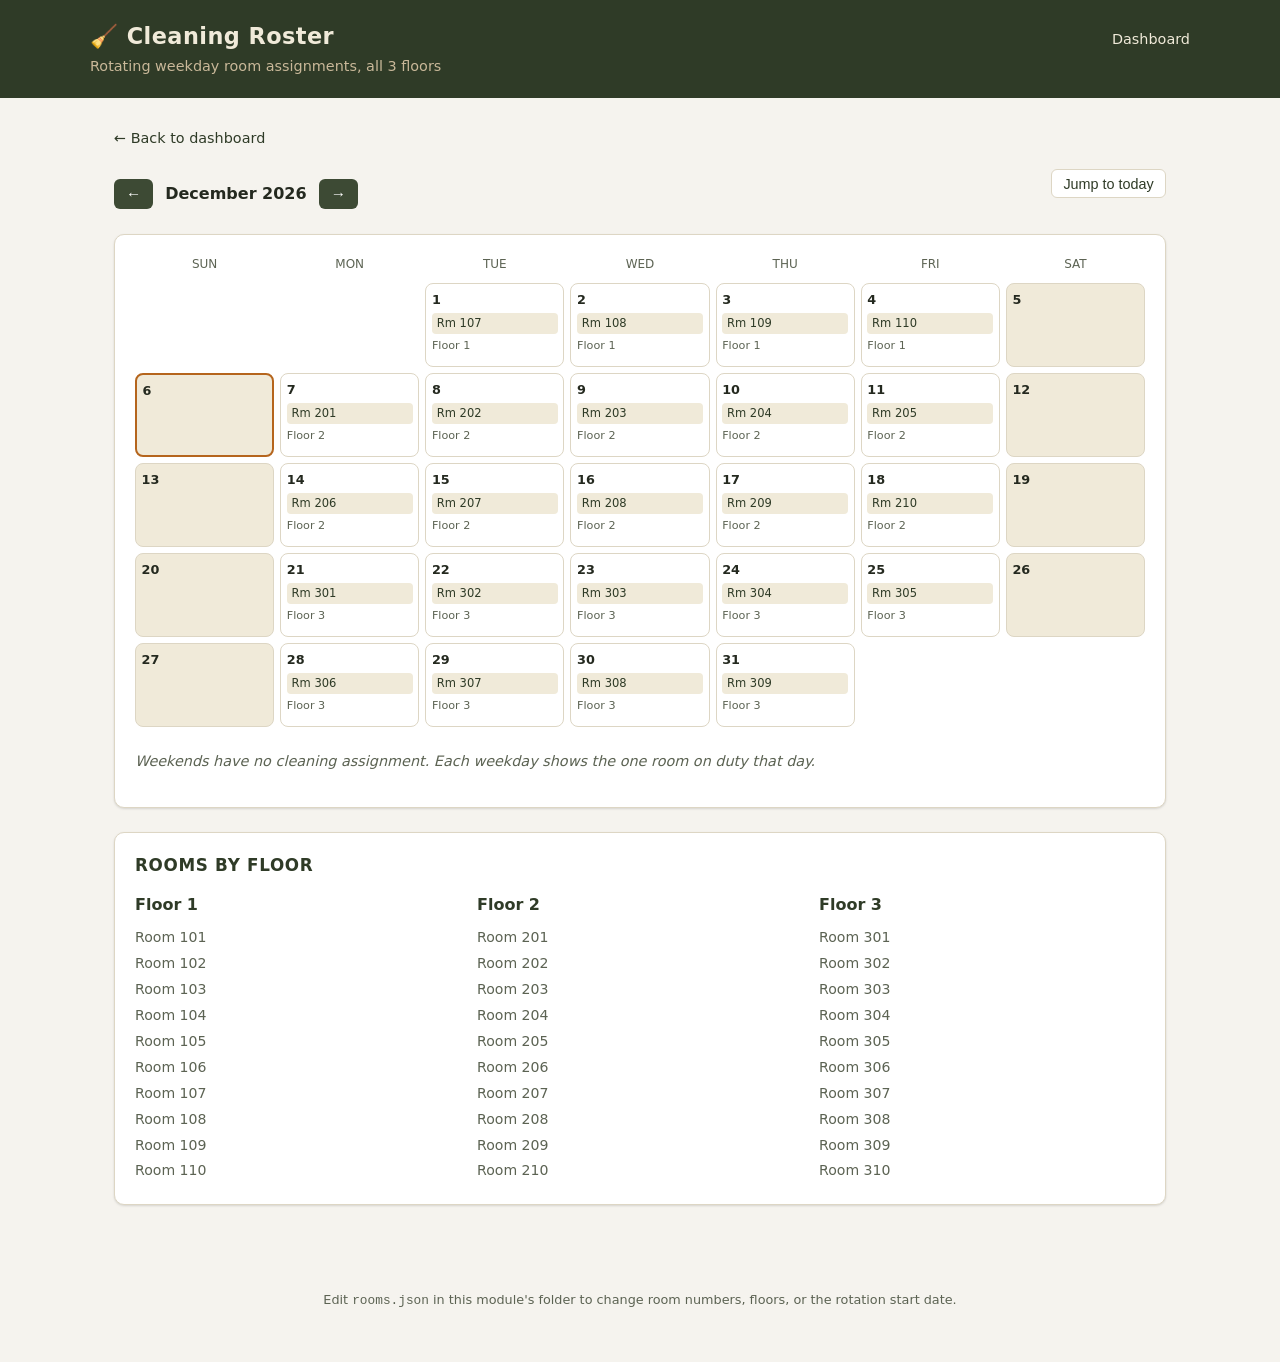
==== modules/roster/index.html @ 78d2589d "First iteration of files built by claud Adds Calendar, rotating cleaning schedule, and ideally, some" ====
<!DOCTYPE html>
<html lang="en">
<head>
  <meta charset="UTF-8" />
  <meta name="viewport" content="width=device-width, initial-scale=1.0" />
  <title>Cleaning Roster — Barracks Manager Automation</title>
  <link rel="stylesheet" href="../../assets/css/style.css" />
</head>
<body>
  <header class="site-header">
    <div class="header-inner">
      <div>
        <h1>🧹 Cleaning Roster</h1>
        <p class="tagline">Rotating weekday room assignments, all 3 floors</p>
      </div>
      <nav><a href="../../index.html">Dashboard</a></nav>
    </div>
  </header>

  <main>
    <a class="back-link" href="../../index.html">&larr; Back to dashboard</a>

    <div class="module-header">
      <div class="month-nav">
        <button id="prevMonth" aria-label="Previous month">&larr;</button>
        <span class="month-label" id="monthLabel"></span>
        <button id="nextMonth" aria-label="Next month">&rarr;</button>
      </div>
      <button id="todayBtn" class="back-link" style="border:1px solid var(--border); border-radius:6px; padding:0.35rem 0.7rem; background:var(--card-bg); cursor:pointer;">Jump to today</button>
    </div>

    <div class="card" style="margin-bottom:1.5rem;">
      <div class="calendar-grid" id="calendarGrid"></div>
      <p class="empty-state" style="margin-top:0.5rem;">Weekends have no cleaning assignment. Each weekday shows the one room on duty that day.</p>
    </div>

    <div class="card">
      <h2 class="section-title">Rooms by floor</h2>
      <div class="floor-columns" id="floorColumns"></div>
    </div>
  </main>

  <footer class="site-footer">
    <p>Edit <code>rooms.json</code> in this module's folder to change room numbers, floors, or the rotation start date.</p>
  </footer>

  <script src="roster-logic.js"></script>
  <script src="roster.js"></script>
</body>
</html>
---- assets/css/style.css ----
/* ============================================================
   Barracks Manager Automation — shared stylesheet
   Loaded by index.html and every module page.
   ============================================================ */

:root {
  --olive-dark: #2f3b27;
  --olive: #3d4a34;
  --olive-light: #5a6b4c;
  --tan: #c9b899;
  --tan-light: #f0ead9;
  --bg: #f5f3ee;
  --card-bg: #ffffff;
  --ink: #24291f;
  --ink-muted: #5c6353;
  --border: #ddd6c4;
  --accent: #b5651d;
  --danger: #a13d3d;
  --radius: 10px;
  --shadow: 0 1px 3px rgba(0, 0, 0, 0.08), 0 1px 2px rgba(0, 0, 0, 0.06);
  --shadow-hover: 0 4px 14px rgba(0, 0, 0, 0.12);
}

* {
  box-sizing: border-box;
}

html, body {
  margin: 0;
  padding: 0;
}

body {
  font-family: "Segoe UI", system-ui, -apple-system, Roboto, Helvetica, Arial, sans-serif;
  background: var(--bg);
  color: var(--ink);
  line-height: 1.5;
}

a {
  color: var(--olive-dark);
}

.site-header {
  background: var(--olive-dark);
  color: var(--tan-light);
  padding: 1.25rem 1.5rem;
}

.site-header .header-inner {
  max-width: 1100px;
  margin: 0 auto;
  display: flex;
  align-items: baseline;
  justify-content: space-between;
  flex-wrap: wrap;
  gap: 0.5rem;
}

.site-header h1 {
  margin: 0;
  font-size: 1.4rem;
  letter-spacing: 0.02em;
}

.site-header .tagline {
  margin: 0.15rem 0 0;
  color: var(--tan);
  font-size: 0.9rem;
}

.site-header nav a {
  color: var(--tan-light);
  text-decoration: none;
  font-size: 0.9rem;
  border-bottom: 1px solid transparent;
}

.site-header nav a:hover {
  border-bottom-color: var(--tan);
}

main {
  max-width: 1100px;
  margin: 0 auto;
  padding: 1.75rem 1.5rem 3rem;
}

.card {
  background: var(--card-bg);
  border: 1px solid var(--border);
  border-radius: var(--radius);
  box-shadow: var(--shadow);
  padding: 1.25rem;
}

.section-title {
  font-size: 1.05rem;
  text-transform: uppercase;
  letter-spacing: 0.04em;
  color: var(--olive-dark);
  margin: 0 0 0.9rem;
}

.today-grid {
  display: grid;
  grid-template-columns: repeat(auto-fit, minmax(240px, 1fr));
  gap: 1rem;
  margin-bottom: 2rem;
}

.today-card .label {
  font-size: 0.78rem;
  text-transform: uppercase;
  letter-spacing: 0.06em;
  color: var(--ink-muted);
  margin: 0 0 0.4rem;
}

.today-card .value {
  font-size: 1.3rem;
  font-weight: 600;
  color: var(--olive-dark);
  margin: 0;
}

.today-card .sub {
  font-size: 0.85rem;
  color: var(--ink-muted);
  margin-top: 0.3rem;
}

.module-grid {
  display: grid;
  grid-template-columns: repeat(auto-fit, minmax(220px, 1fr));
  gap: 1rem;
}

.module-card {
  display: block;
  text-decoration: none;
  color: inherit;
  transition: box-shadow 0.15s ease, transform 0.15s ease;
}

.module-card:hover {
  box-shadow: var(--shadow-hover);
  transform: translateY(-2px);
}

.module-card .icon {
  font-size: 1.8rem;
  display: block;
  margin-bottom: 0.5rem;
}

.module-card h3 {
  margin: 0 0 0.3rem;
  color: var(--olive-dark);
}

.module-card p {
  margin: 0;
  font-size: 0.88rem;
  color: var(--ink-muted);
}

.back-link {
  display: inline-block;
  margin-bottom: 1.25rem;
  font-size: 0.9rem;
  text-decoration: none;
  color: var(--olive-dark);
}

.back-link:hover {
  text-decoration: underline;
}

.module-header {
  display: flex;
  align-items: center;
  justify-content: space-between;
  flex-wrap: wrap;
  gap: 0.75rem;
  margin-bottom: 1rem;
}

.month-nav {
  display: flex;
  align-items: center;
  gap: 0.75rem;
}

.month-nav button {
  background: var(--olive);
  color: #fff;
  border: none;
  border-radius: 6px;
  padding: 0.4rem 0.75rem;
  cursor: pointer;
  font-size: 0.95rem;
}

.month-nav button:hover {
  background: var(--olive-dark);
}

.month-nav .month-label {
  font-weight: 600;
  min-width: 11ch;
  text-align: center;
}

.calendar-grid {
  display: grid;
  grid-template-columns: repeat(7, 1fr);
  gap: 6px;
  margin-bottom: 1.5rem;
}

.calendar-grid .dow {
  text-align: center;
  font-size: 0.75rem;
  text-transform: uppercase;
  color: var(--ink-muted);
  padding-bottom: 0.25rem;
}

.day-cell {
  min-height: 84px;
  background: var(--card-bg);
  border: 1px solid var(--border);
  border-radius: 8px;
  padding: 0.35rem;
  font-size: 0.8rem;
  position: relative;
  display: flex;
  flex-direction: column;
  gap: 0.25rem;
}

.day-cell.empty {
  background: transparent;
  border-color: transparent;
}

.day-cell.weekend {
  background: var(--tan-light);
}

.day-cell.today {
  border-color: var(--accent);
  border-width: 2px;
}

.day-cell .date-num {
  font-weight: 600;
  color: var(--ink);
}

.day-cell.has-event {
  cursor: pointer;
}

.day-cell.has-event:hover {
  box-shadow: var(--shadow-hover);
}

.event-dot {
  display: inline-block;
  width: 7px;
  height: 7px;
  border-radius: 50%;
  background: var(--accent);
  margin-right: 4px;
}

.event-title-mini {
  font-size: 0.7rem;
  color: var(--ink-muted);
  overflow: hidden;
  text-overflow: ellipsis;
  white-space: nowrap;
}

.room-assignment {
  font-size: 0.72rem;
  color: var(--olive-dark);
  background: var(--tan-light);
  border-radius: 4px;
  padding: 0.1rem 0.3rem;
  display: inline-block;
}

.detail-panel {
  border: 1px solid var(--border);
  border-radius: var(--radius);
  padding: 1rem 1.25rem;
  background: var(--card-bg);
  margin-bottom: 1.5rem;
}

.detail-panel h3 {
  margin: 0 0 0.3rem;
  color: var(--olive-dark);
}

.detail-panel .detail-date {
  font-size: 0.8rem;
  color: var(--ink-muted);
  margin-bottom: 0.5rem;
}

.event-list {
  list-style: none;
  margin: 0;
  padding: 0;
  display: flex;
  flex-direction: column;
  gap: 0.6rem;
}

.event-list li {
  border-left: 3px solid var(--accent);
  padding: 0.4rem 0.75rem;
  background: var(--card-bg);
  border-radius: 0 6px 6px 0;
  border-top: 1px solid var(--border);
  border-right: 1px solid var(--border);
  border-bottom: 1px solid var(--border);
}

.event-list .ev-date {
  font-size: 0.75rem;
  color: var(--ink-muted);
  text-transform: uppercase;
  letter-spacing: 0.03em;
}

.event-list .ev-title {
  font-weight: 600;
  color: var(--ink);
}

.floor-columns {
  display: grid;
  grid-template-columns: repeat(auto-fit, minmax(180px, 1fr));
  gap: 1rem;
}

.floor-columns h4 {
  margin: 0 0 0.5rem;
  color: var(--olive-dark);
}

.floor-columns ul {
  list-style: none;
  margin: 0;
  padding: 0;
  font-size: 0.88rem;
}

.floor-columns li {
  padding: 0.15rem 0;
  color: var(--ink-muted);
}

.floor-columns li.assigned-today {
  color: var(--accent);
  font-weight: 700;
}

.empty-state {
  color: var(--ink-muted);
  font-style: italic;
  font-size: 0.9rem;
}

.site-footer {
  text-align: center;
  color: var(--ink-muted);
  font-size: 0.8rem;
  padding: 1.5rem 1rem 2.5rem;
}

.site-footer a {
  color: var(--ink-muted);
}
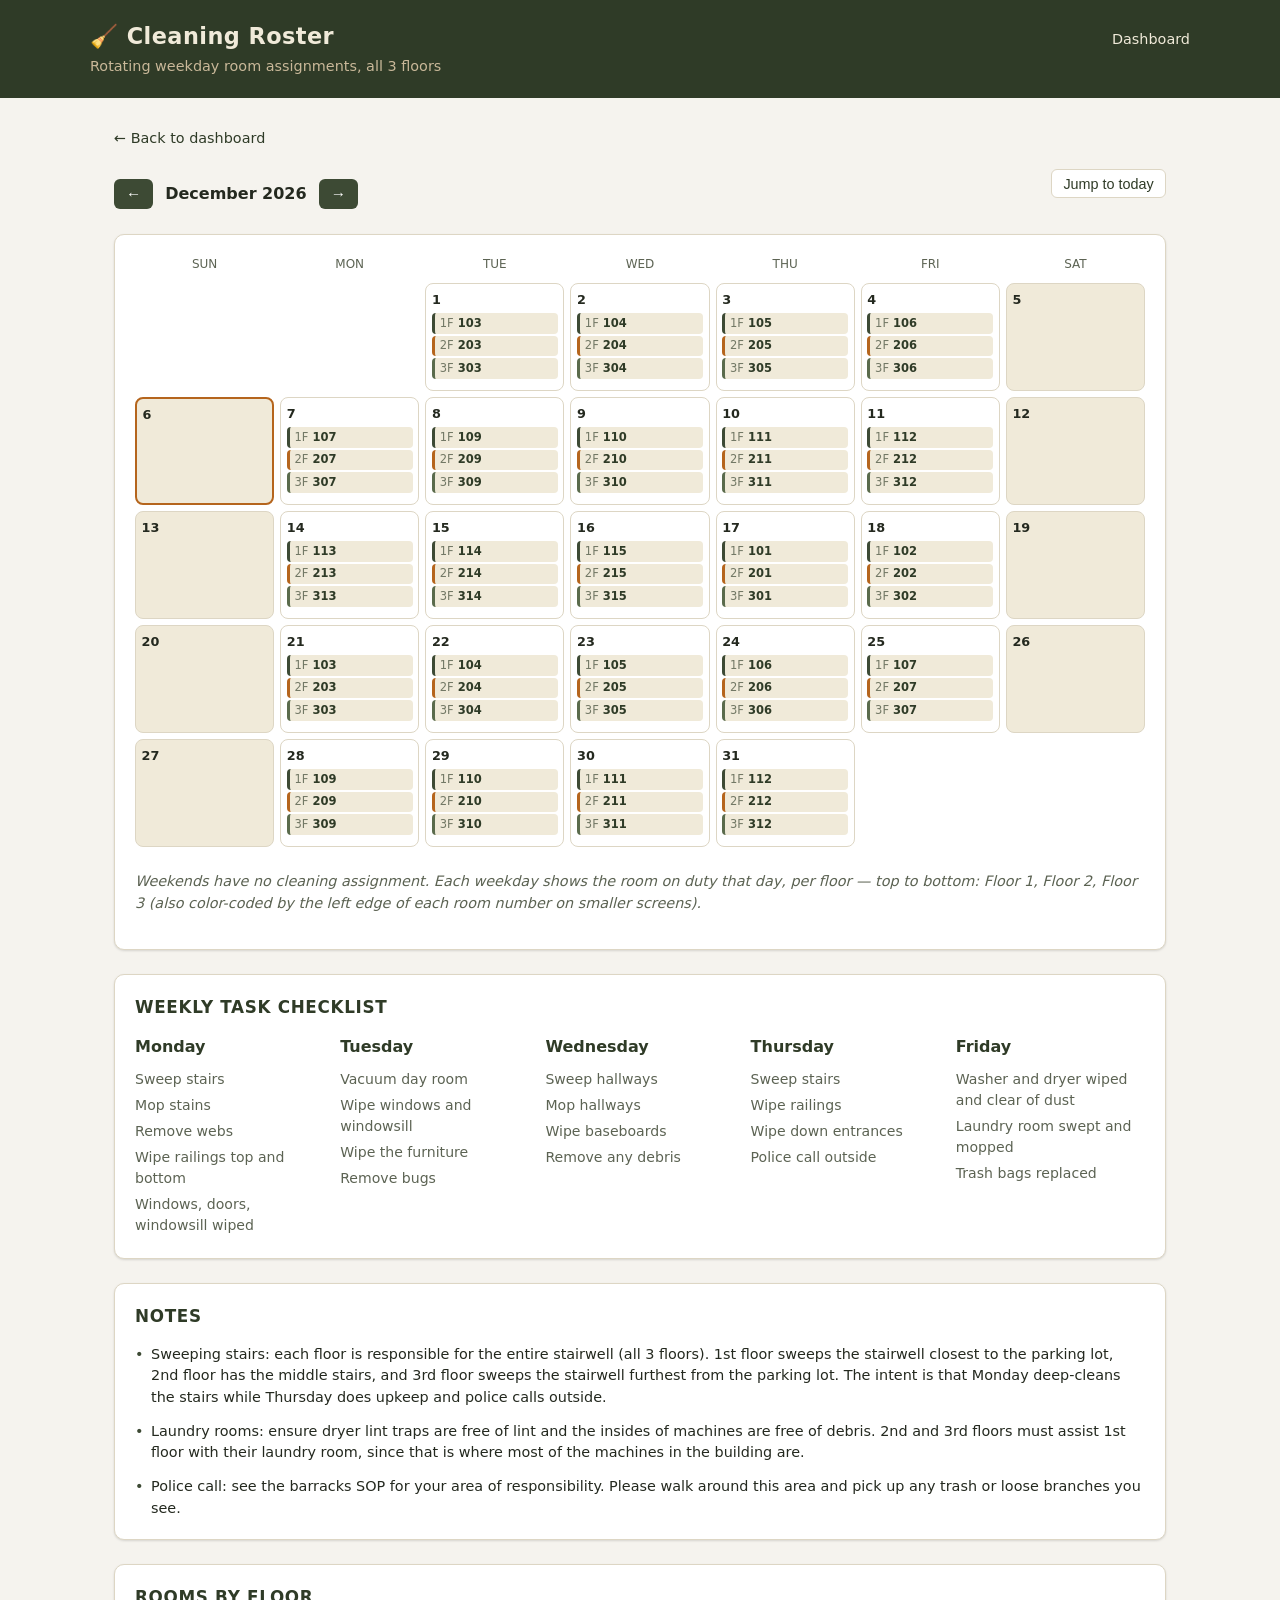
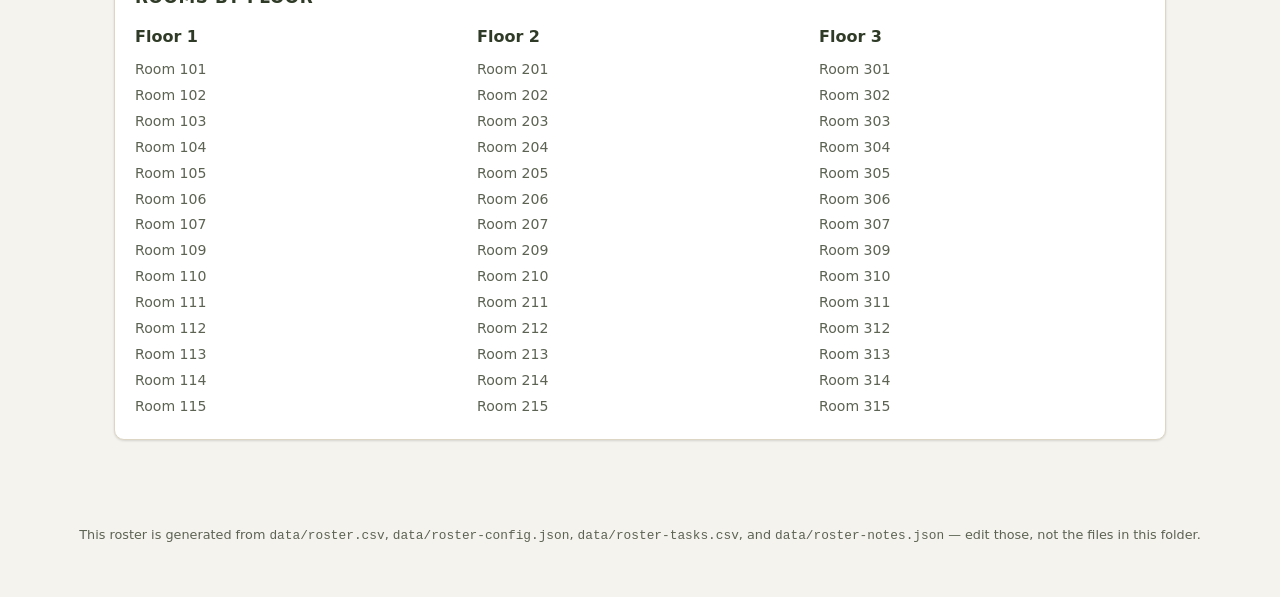
==== commit f2c5aaa2: "Cleaning roster update to reflect current template Updated the cleaning roster to reflect the curren" ====
--- a/modules/roster/index.html
+++ b/modules/roster/index.html
@@ -31,7 +31,17 @@
 
     <div class="card" style="margin-bottom:1.5rem;">
       <div class="calendar-grid" id="calendarGrid"></div>
-      <p class="empty-state" style="margin-top:0.5rem;">Weekends have no cleaning assignment. Each weekday shows the one room on duty that day.</p>
+      <p class="empty-state" style="margin-top:0.5rem;">Weekends have no cleaning assignment. Each weekday shows the room on duty that day, per floor — top to bottom: Floor 1, Floor 2, Floor 3 (also color-coded by the left edge of each room number on smaller screens).</p>
+    </div>
+
+    <div class="card" style="margin-bottom:1.5rem;">
+      <h2 class="section-title">Weekly task checklist</h2>
+      <div class="floor-columns" id="taskGrid"></div>
+    </div>
+
+    <div class="card" style="margin-bottom:1.5rem;">
+      <h2 class="section-title">Notes</h2>
+      <ul class="notes-list" id="notesList"></ul>
     </div>
 
     <div class="card">
@@ -41,7 +51,7 @@
   </main>
 
   <footer class="site-footer">
-    <p>Edit <code>rooms.json</code> in this module's folder to change room numbers, floors, or the rotation start date.</p>
+    <p>This roster is generated from <code>data/roster.csv</code>, <code>data/roster-config.json</code>, <code>data/roster-tasks.csv</code>, and <code>data/roster-notes.json</code> — edit those, not the files in this folder.</p>
   </footer>
 
   <script src="roster-logic.js"></script>
--- a/assets/css/style.css
+++ b/assets/css/style.css
@@ -130,6 +130,24 @@
   margin-top: 0.3rem;
 }
 
+.duty-summary {
+  list-style: none;
+  margin: 0;
+  padding: 0;
+  display: flex;
+  flex-direction: column;
+  gap: 0.2rem;
+}
+
+.duty-summary li {
+  font-size: 1.05rem;
+  color: var(--olive-dark);
+}
+
+.duty-summary li strong {
+  color: var(--ink);
+}
+
 .module-grid {
   display: grid;
   grid-template-columns: repeat(auto-fit, minmax(220px, 1fr));
@@ -214,7 +232,7 @@
 
 .calendar-grid {
   display: grid;
-  grid-template-columns: repeat(7, 1fr);
+  grid-template-columns: repeat(7, minmax(0, 1fr));
   gap: 6px;
   margin-bottom: 1.5rem;
 }
@@ -228,7 +246,8 @@
 }
 
 .day-cell {
-  min-height: 84px;
+  min-height: 108px;
+  min-width: 0;
   background: var(--card-bg);
   border: 1px solid var(--border);
   border-radius: 8px;
@@ -290,7 +309,35 @@
   background: var(--tan-light);
   border-radius: 4px;
   padding: 0.1rem 0.3rem;
-  display: inline-block;
+  border-left: 3px solid var(--olive);
+  display: flex;
+  align-items: baseline;
+  gap: 0.25rem;
+  white-space: nowrap;
+  overflow: hidden;
+  max-width: 100%;
+  min-width: 0;
+}
+
+.room-assignment.floor-1 { border-left-color: var(--olive); }
+.room-assignment.floor-2 { border-left-color: var(--accent); }
+.room-assignment.floor-3 { border-left-color: var(--olive-light); }
+
+.room-assignment .floor-tag {
+  opacity: 0.65;
+  flex-shrink: 0;
+}
+
+.room-assignment .room-num {
+  font-weight: 600;
+  flex-shrink: 0;
+}
+
+.duty-list {
+  display: flex;
+  flex-direction: column;
+  gap: 2px;
+  min-width: 0;
 }
 
 .detail-panel {
@@ -377,6 +424,29 @@
   font-size: 0.9rem;
 }
 
+.notes-list {
+  margin: 0;
+  padding: 0;
+  list-style: none;
+  display: flex;
+  flex-direction: column;
+  gap: 0.75rem;
+}
+
+.notes-list li {
+  font-size: 0.9rem;
+  color: var(--ink);
+  padding-left: 1rem;
+  position: relative;
+}
+
+.notes-list li::before {
+  content: "•";
+  position: absolute;
+  left: 0;
+  color: var(--olive);
+}
+
 .site-footer {
   text-align: center;
   color: var(--ink-muted);
@@ -387,3 +457,46 @@
 .site-footer a {
   color: var(--ink-muted);
 }
+
+/* Tighten up the calendar grid on narrow phone screens */
+@media (max-width: 480px) {
+  .calendar-grid {
+    gap: 3px;
+  }
+
+  .day-cell {
+    min-height: 78px;
+    padding: 0.2rem;
+    font-size: 0.68rem;
+    border-radius: 5px;
+    gap: 1px;
+  }
+
+  .duty-list {
+    gap: 1px;
+  }
+
+  .day-cell .date-num {
+    font-size: 0.75rem;
+  }
+
+  .event-title-mini {
+    font-size: 0.6rem;
+  }
+
+  .room-assignment {
+    font-size: 0.62rem;
+    padding: 0.05rem 0.2rem 0.05rem 0.35rem;
+  }
+
+  /* Room numbers, not the "1F"/"2F" labels, are what fits on a phone
+     screen -- the colored left border on .room-assignment still marks
+     which floor each line is. See the legend under the calendar. */
+  .room-assignment .floor-tag {
+    display: none;
+  }
+
+  .calendar-grid .dow {
+    font-size: 0.62rem;
+  }
+}
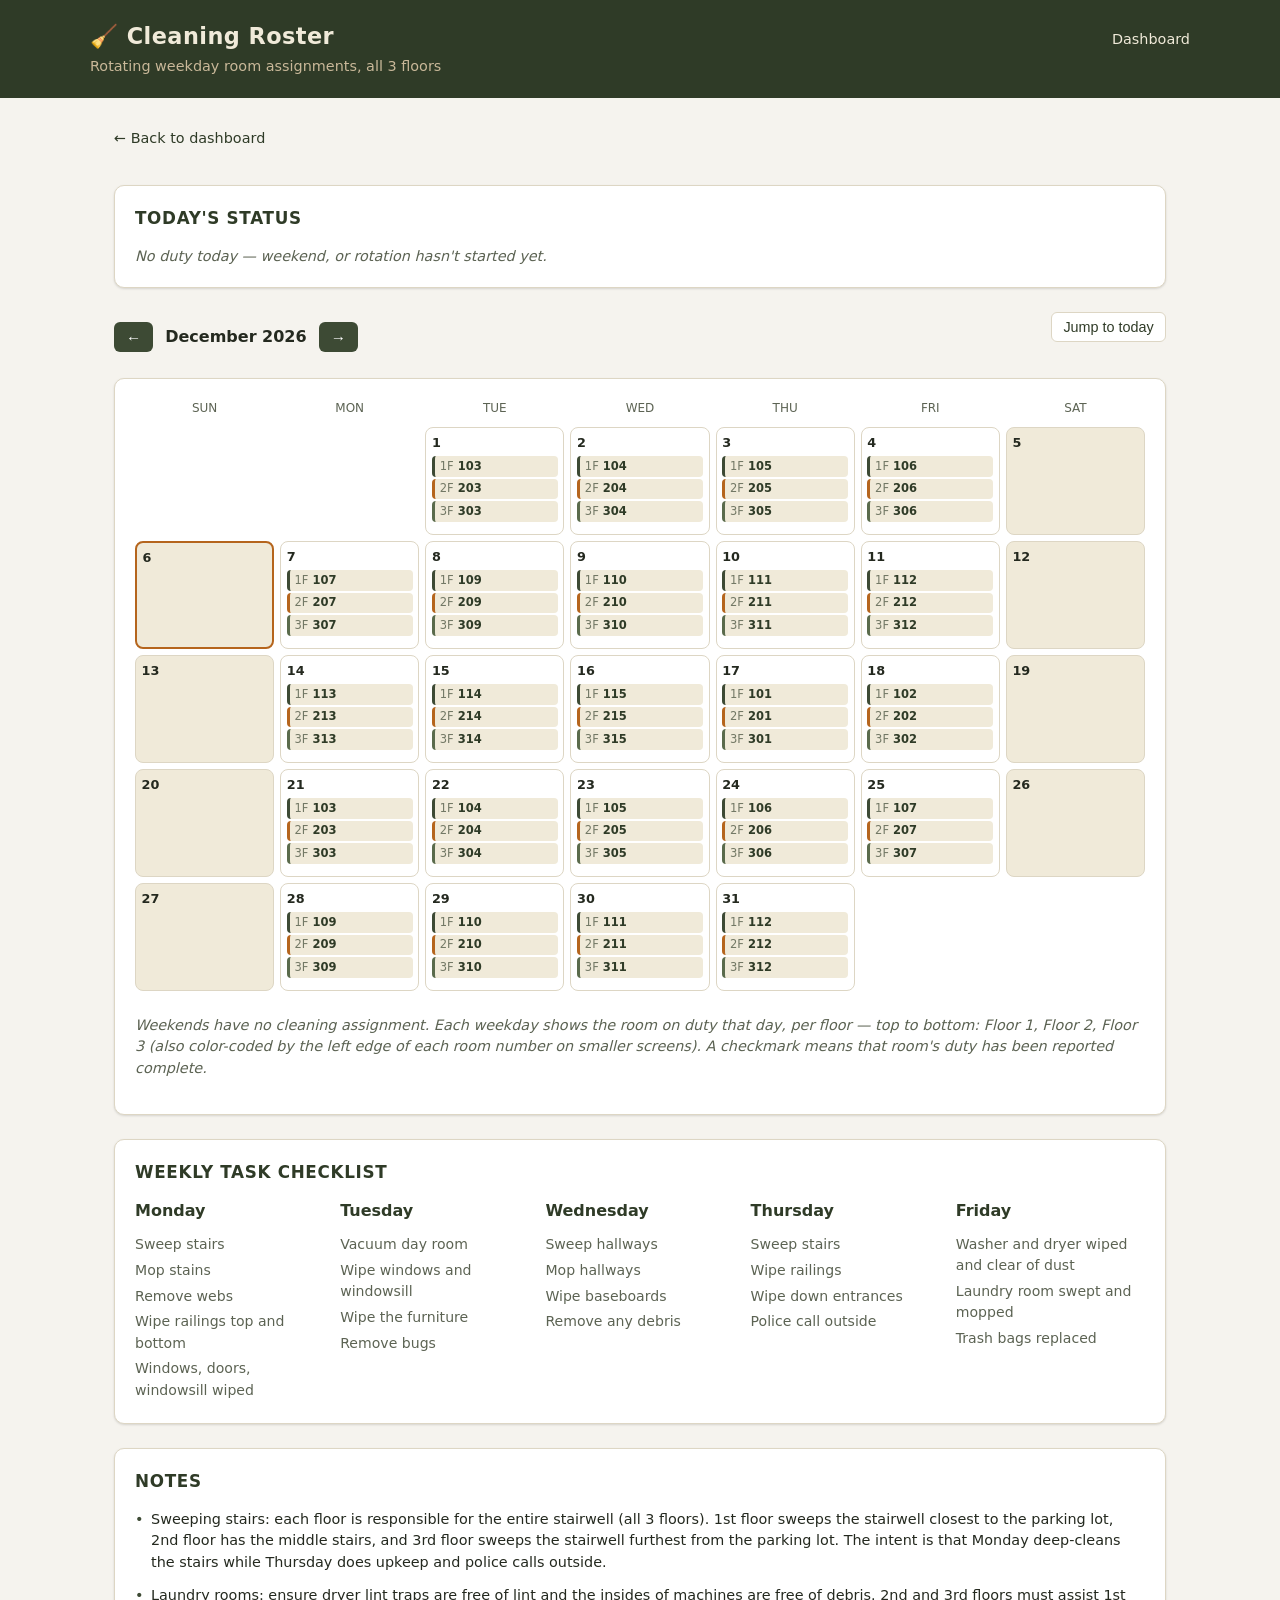
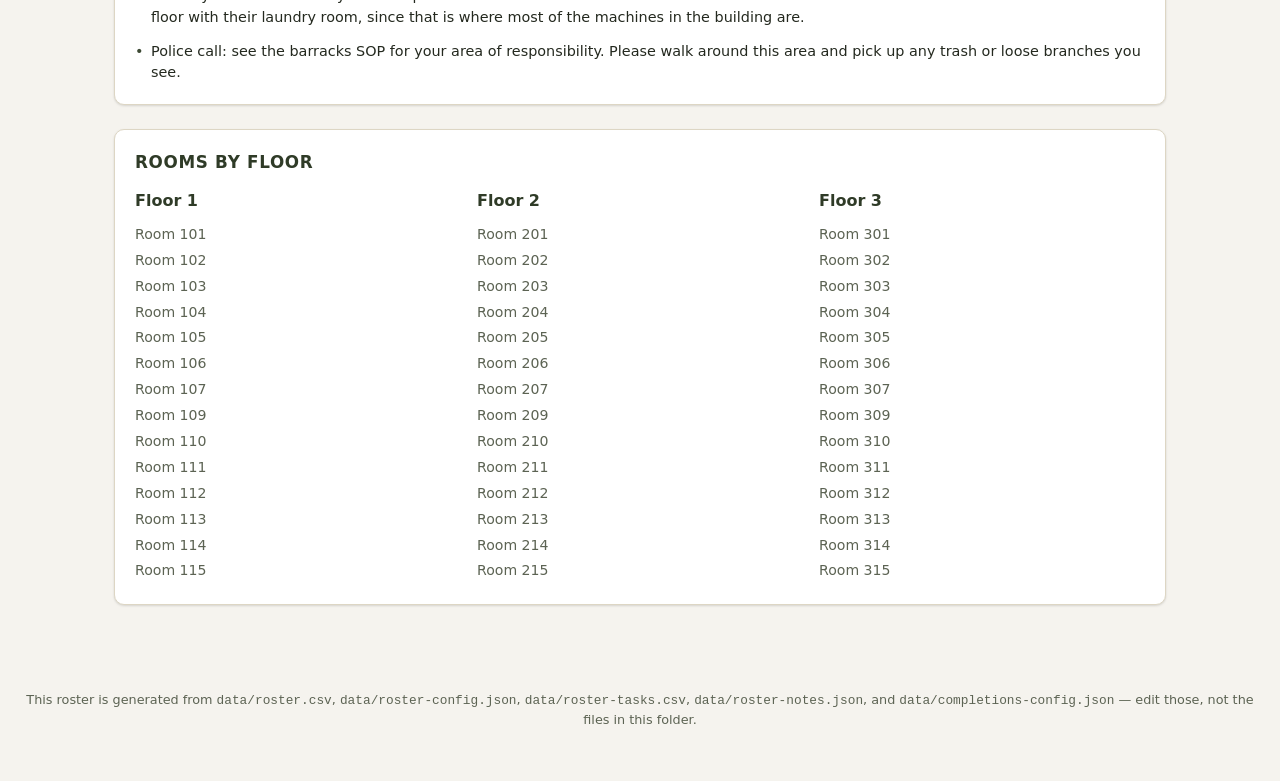
==== commit 3d35ff33: "accountability update to cleaning roster Every room on duty that day now shows a green checkmark + t" ====
--- a/modules/roster/index.html
+++ b/modules/roster/index.html
@@ -20,6 +20,13 @@
   <main>
     <a class="back-link" href="../../index.html">&larr; Back to dashboard</a>
 
+    <div id="reportLinkWrap" style="margin-bottom:1rem;"></div>
+
+    <div class="card" style="margin-bottom:1.5rem;">
+      <h2 class="section-title">Today's status</h2>
+      <ul class="today-status-list" id="todayStatusList"></ul>
+    </div>
+
     <div class="module-header">
       <div class="month-nav">
         <button id="prevMonth" aria-label="Previous month">&larr;</button>
@@ -31,7 +38,7 @@
 
     <div class="card" style="margin-bottom:1.5rem;">
       <div class="calendar-grid" id="calendarGrid"></div>
-      <p class="empty-state" style="margin-top:0.5rem;">Weekends have no cleaning assignment. Each weekday shows the room on duty that day, per floor — top to bottom: Floor 1, Floor 2, Floor 3 (also color-coded by the left edge of each room number on smaller screens).</p>
+      <p class="empty-state" style="margin-top:0.5rem;">Weekends have no cleaning assignment. Each weekday shows the room on duty that day, per floor — top to bottom: Floor 1, Floor 2, Floor 3 (also color-coded by the left edge of each room number on smaller screens). A checkmark means that room's duty has been reported complete.</p>
     </div>
 
     <div class="card" style="margin-bottom:1.5rem;">
@@ -51,7 +58,7 @@
   </main>
 
   <footer class="site-footer">
-    <p>This roster is generated from <code>data/roster.csv</code>, <code>data/roster-config.json</code>, <code>data/roster-tasks.csv</code>, and <code>data/roster-notes.json</code> — edit those, not the files in this folder.</p>
+    <p>This roster is generated from <code>data/roster.csv</code>, <code>data/roster-config.json</code>, <code>data/roster-tasks.csv</code>, <code>data/roster-notes.json</code>, and <code>data/completions-config.json</code> — edit those, not the files in this folder.</p>
   </footer>
 
   <script src="roster-logic.js"></script>
--- a/assets/css/style.css
+++ b/assets/css/style.css
@@ -16,6 +16,8 @@
   --border: #ddd6c4;
   --accent: #b5651d;
   --danger: #a13d3d;
+  --success: #2e7d4f;
+  --success-bg: #e3f0e7;
   --radius: 10px;
   --shadow: 0 1px 3px rgba(0, 0, 0, 0.08), 0 1px 2px rgba(0, 0, 0, 0.06);
   --shadow-hover: 0 4px 14px rgba(0, 0, 0, 0.12);
@@ -146,6 +148,21 @@
 
 .duty-summary li strong {
   color: var(--ink);
+}
+
+.duty-summary .mini-done {
+  color: var(--success);
+  font-weight: 600;
+  font-size: 0.85rem;
+}
+
+.duty-summary .mini-pending {
+  color: var(--ink-muted);
+  font-size: 0.85rem;
+}
+
+.duty-summary li a {
+  font-size: 0.85rem;
 }
 
 .module-grid {
@@ -333,6 +350,18 @@
   flex-shrink: 0;
 }
 
+.room-assignment.is-done {
+  background: var(--success-bg);
+  border-left-color: var(--success);
+}
+
+.room-assignment .done-check {
+  color: var(--success);
+  font-weight: 700;
+  margin-left: auto;
+  flex-shrink: 0;
+}
+
 .duty-list {
   display: flex;
   flex-direction: column;
@@ -424,6 +453,48 @@
   font-size: 0.9rem;
 }
 
+.today-status-list {
+  list-style: none;
+  margin: 0;
+  padding: 0;
+  display: flex;
+  flex-direction: column;
+  gap: 0.5rem;
+}
+
+.today-status-row {
+  padding: 0.6rem 0.8rem;
+  border-radius: 6px;
+  font-size: 0.95rem;
+  border: 1px solid var(--border);
+}
+
+.today-status-row.is-done {
+  background: var(--success-bg);
+  border-color: var(--success);
+  color: var(--olive-dark);
+}
+
+.today-status-row.is-pending {
+  background: var(--tan-light);
+  color: var(--ink);
+}
+
+.report-duty-btn {
+  display: inline-block;
+  background: var(--accent);
+  color: #fff;
+  text-decoration: none;
+  font-weight: 600;
+  padding: 0.6rem 1.1rem;
+  border-radius: 8px;
+  font-size: 0.95rem;
+}
+
+.report-duty-btn:hover {
+  opacity: 0.92;
+}
+
 .notes-list {
   margin: 0;
   padding: 0;
@@ -496,6 +567,13 @@
     display: none;
   }
 
+  /* Same reasoning as the floor-tag above: no room left for a ✓ glyph
+     next to the room number at this width -- the green background and
+     border on .is-done already signal "done" without it. */
+  .room-assignment .done-check {
+    display: none;
+  }
+
   .calendar-grid .dow {
     font-size: 0.62rem;
   }
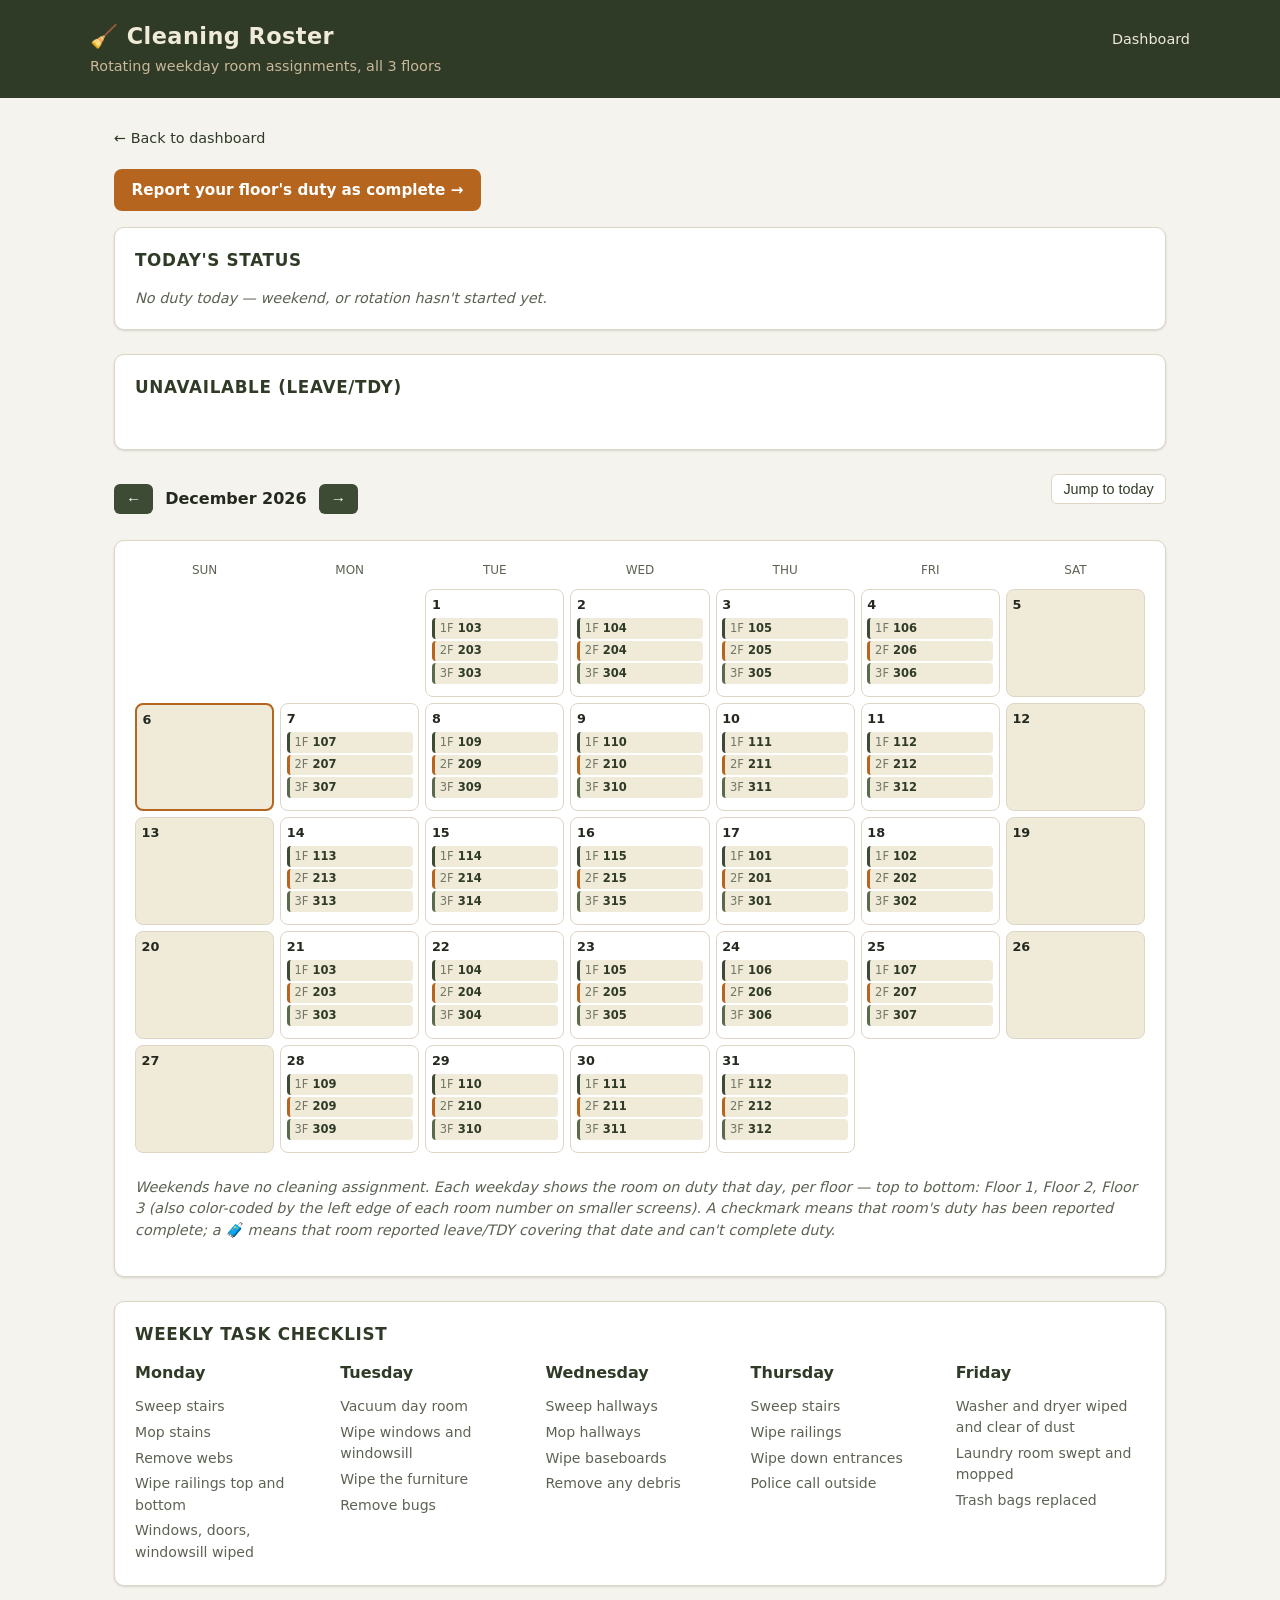
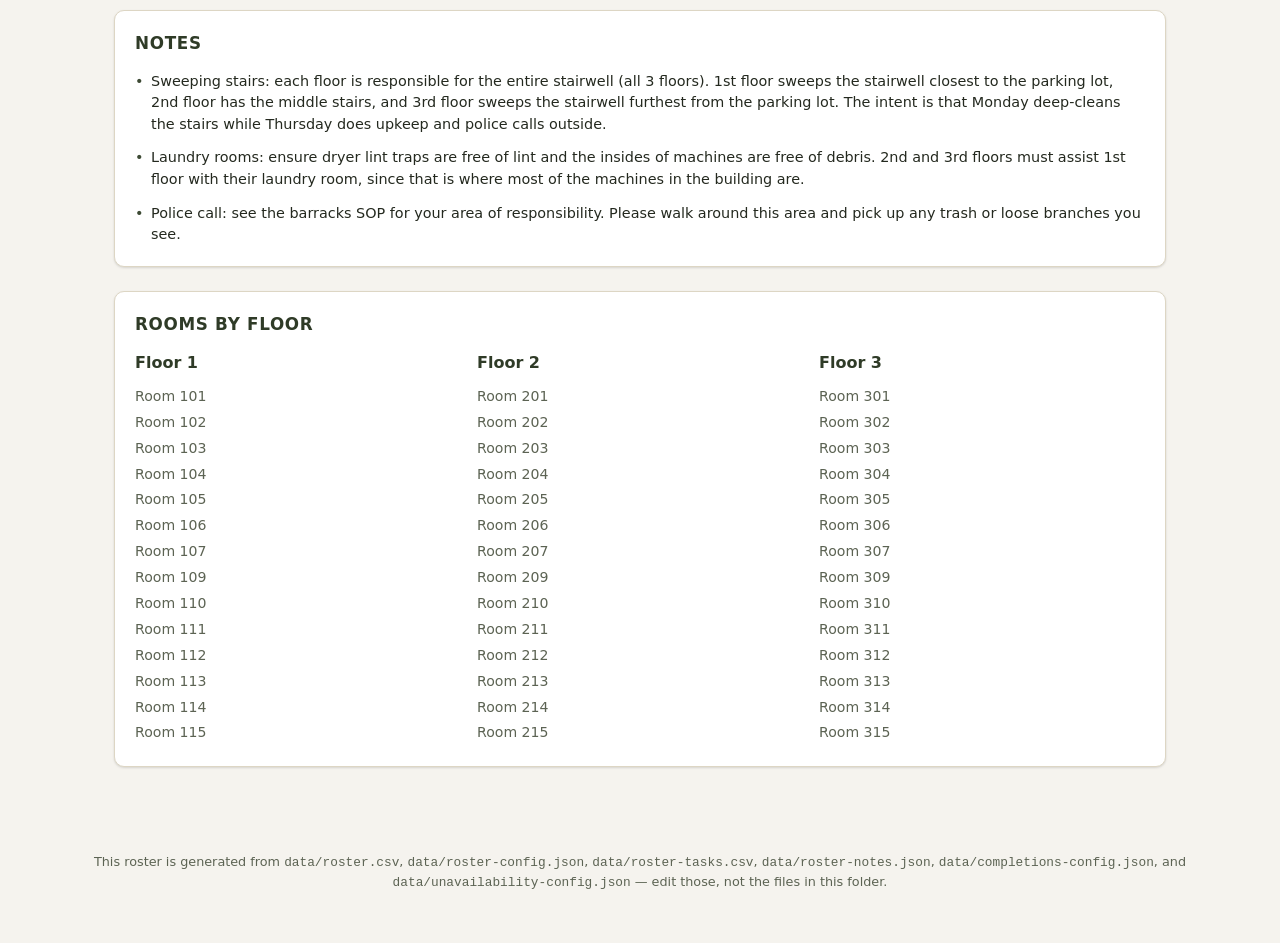
==== commit 9c1bef5f: "Add unavailability-config.json to roster footer Updated the footer to include unavailability-config." ====
--- a/modules/roster/index.html
+++ b/modules/roster/index.html
@@ -27,6 +27,12 @@
       <ul class="today-status-list" id="todayStatusList"></ul>
     </div>
 
+    <div class="card" style="margin-bottom:1.5rem;">
+      <h2 class="section-title">Unavailable (leave/TDY)</h2>
+      <ul class="unavailable-list" id="unavailableList"></ul>
+      <div id="reportUnavailableWrap" style="margin-top:0.9rem;"></div>
+    </div>
+
     <div class="module-header">
       <div class="month-nav">
         <button id="prevMonth" aria-label="Previous month">&larr;</button>
@@ -38,7 +44,7 @@
 
     <div class="card" style="margin-bottom:1.5rem;">
       <div class="calendar-grid" id="calendarGrid"></div>
-      <p class="empty-state" style="margin-top:0.5rem;">Weekends have no cleaning assignment. Each weekday shows the room on duty that day, per floor — top to bottom: Floor 1, Floor 2, Floor 3 (also color-coded by the left edge of each room number on smaller screens). A checkmark means that room's duty has been reported complete.</p>
+      <p class="empty-state" style="margin-top:0.5rem;">Weekends have no cleaning assignment. Each weekday shows the room on duty that day, per floor — top to bottom: Floor 1, Floor 2, Floor 3 (also color-coded by the left edge of each room number on smaller screens). A checkmark means that room's duty has been reported complete; a 🧳 means that room reported leave/TDY covering that date and can't complete duty.</p>
     </div>
 
     <div class="card" style="margin-bottom:1.5rem;">
@@ -58,7 +64,7 @@
   </main>
 
   <footer class="site-footer">
-    <p>This roster is generated from <code>data/roster.csv</code>, <code>data/roster-config.json</code>, <code>data/roster-tasks.csv</code>, <code>data/roster-notes.json</code>, and <code>data/completions-config.json</code> — edit those, not the files in this folder.</p>
+    <p>This roster is generated from <code>data/roster.csv</code>, <code>data/roster-config.json</code>, <code>data/roster-tasks.csv</code>, <code>data/roster-notes.json</code>, <code>data/completions-config.json</code>, and <code>data/unavailability-config.json</code> — edit those, not the files in this folder.</p>
   </footer>
 
   <script src="roster-logic.js"></script>
--- a/assets/css/style.css
+++ b/assets/css/style.css
@@ -18,6 +18,8 @@
   --danger: #a13d3d;
   --success: #2e7d4f;
   --success-bg: #e3f0e7;
+  --warn: #b5651d;
+  --warn-bg: #faead7;
   --radius: 10px;
   --shadow: 0 1px 3px rgba(0, 0, 0, 0.08), 0 1px 2px rgba(0, 0, 0, 0.06);
   --shadow-hover: 0 4px 14px rgba(0, 0, 0, 0.12);
@@ -158,6 +160,12 @@
 
 .duty-summary .mini-pending {
   color: var(--ink-muted);
+  font-size: 0.85rem;
+}
+
+.duty-summary .mini-unavailable {
+  color: var(--warn);
+  font-weight: 600;
   font-size: 0.85rem;
 }
 
@@ -355,9 +363,19 @@
   border-left-color: var(--success);
 }
 
+.room-assignment.is-unavailable {
+  background: var(--warn-bg);
+  border-left-color: var(--warn);
+}
+
 .room-assignment .done-check {
   color: var(--success);
   font-weight: 700;
+  margin-left: auto;
+  flex-shrink: 0;
+}
+
+.room-assignment .unavailable-flag {
   margin-left: auto;
   flex-shrink: 0;
 }
@@ -447,6 +465,11 @@
   font-weight: 700;
 }
 
+.floor-columns li.is-unavailable {
+  color: var(--warn);
+  font-weight: 700;
+}
+
 .empty-state {
   color: var(--ink-muted);
   font-style: italic;
@@ -478,6 +501,12 @@
 .today-status-row.is-pending {
   background: var(--tan-light);
   color: var(--ink);
+}
+
+.today-status-row.is-unavailable {
+  background: var(--warn-bg);
+  border-color: var(--warn);
+  color: var(--olive-dark);
 }
 
 .report-duty-btn {
@@ -495,6 +524,50 @@
   opacity: 0.92;
 }
 
+.report-unavailable-btn {
+  display: inline-block;
+  background: var(--card-bg);
+  color: var(--warn);
+  text-decoration: none;
+  font-weight: 600;
+  padding: 0.6rem 1.1rem;
+  border-radius: 8px;
+  font-size: 0.95rem;
+  border: 1.5px solid var(--warn);
+}
+
+.report-unavailable-btn:hover {
+  background: var(--warn-bg);
+}
+
+.unavailable-list {
+  list-style: none;
+  margin: 0;
+  padding: 0;
+  display: flex;
+  flex-direction: column;
+  gap: 0.5rem;
+}
+
+.unavailable-row {
+  padding: 0.6rem 0.8rem;
+  border-radius: 6px;
+  font-size: 0.9rem;
+  border: 1px solid var(--border);
+  background: var(--tan-light);
+  color: var(--ink);
+}
+
+.unavailable-row.is-now {
+  background: var(--warn-bg);
+  border-color: var(--warn);
+}
+
+.unavailable-note {
+  color: var(--ink-muted);
+  font-style: italic;
+}
+
 .notes-list {
   margin: 0;
   padding: 0;
@@ -516,6 +589,225 @@
   position: absolute;
   left: 0;
   color: var(--olive);
+}
+
+.sop-search-wrap {
+  margin-bottom: 0.75rem;
+}
+
+.sop-search-input {
+  width: 100%;
+  font-size: 1rem;
+  padding: 0.65rem 0.9rem;
+  border: 1px solid var(--border);
+  border-radius: 8px;
+  background: var(--bg);
+  color: var(--ink);
+}
+
+.sop-search-input:focus {
+  outline: 2px solid var(--olive);
+  outline-offset: 1px;
+}
+
+.sop-search-hint {
+  margin: 0.4rem 0 0;
+  font-size: 0.8rem;
+  color: var(--ink-muted);
+}
+
+.sop-results-list {
+  list-style: none;
+  margin: 0.75rem 0 0;
+  padding: 0;
+  display: flex;
+  flex-direction: column;
+  gap: 0.5rem;
+}
+
+.sop-result-link {
+  display: block;
+  text-decoration: none;
+  color: inherit;
+  border: 1px solid var(--border);
+  border-radius: 8px;
+  padding: 0.6rem 0.8rem;
+  background: var(--bg);
+}
+
+.sop-result-link:hover {
+  border-color: var(--olive);
+}
+
+.sop-result-breadcrumb {
+  display: block;
+  font-size: 0.72rem;
+  text-transform: uppercase;
+  letter-spacing: 0.03em;
+  color: var(--ink-muted);
+  margin-bottom: 0.2rem;
+}
+
+.sop-result-text {
+  font-size: 0.92rem;
+  color: var(--ink);
+}
+
+.sop-result-text mark {
+  background: var(--tan);
+  color: var(--ink);
+  border-radius: 3px;
+  padding: 0 0.1rem;
+}
+
+.sop-node {
+  padding: 0.75rem 0;
+  border-bottom: 1px solid var(--border);
+}
+
+.sop-node:last-child {
+  border-bottom: none;
+}
+
+.sop-node .sop-node {
+  border-bottom: none;
+  padding-left: 1rem;
+  border-left: 2px solid var(--border);
+}
+
+.sop-heading {
+  color: var(--olive-dark);
+  margin: 0 0 0.4rem;
+}
+
+.sop-node h3.sop-heading { font-size: 1.05rem; }
+.sop-node h4.sop-heading { font-size: 0.98rem; }
+.sop-node h5.sop-heading { font-size: 0.92rem; }
+
+.sop-node p {
+  margin: 0 0 0.5rem;
+  font-size: 0.92rem;
+  color: var(--ink);
+}
+
+.sop-item-list {
+  margin: 0 0 0.5rem;
+  padding-left: 1.25rem;
+  font-size: 0.9rem;
+  color: var(--ink);
+  display: flex;
+  flex-direction: column;
+  gap: 0.35rem;
+}
+
+.sop-flash {
+  animation: sop-flash-anim 1.6s ease;
+}
+
+@keyframes sop-flash-anim {
+  0% { background: var(--tan); }
+  100% { background: transparent; }
+}
+
+.sop-annex-figure {
+  margin: 0.75rem 0;
+}
+
+.sop-annex-figure img {
+  max-width: 100%;
+  border: 1px solid var(--border);
+  border-radius: 8px;
+}
+
+.sop-annex-figure figcaption {
+  font-size: 0.78rem;
+  color: var(--ink-muted);
+  margin-top: 0.3rem;
+}
+
+.sop-building-grid {
+  display: grid;
+  grid-template-columns: repeat(auto-fit, minmax(200px, 1fr));
+  gap: 1rem;
+  margin-top: 0.5rem;
+}
+
+.sop-building-card {
+  border: 1px solid var(--border);
+  border-radius: 8px;
+  overflow: hidden;
+  background: var(--bg);
+}
+
+.sop-building-label {
+  padding: 0.5rem 0.65rem;
+  font-size: 0.85rem;
+  color: var(--ink);
+}
+
+.sop-building-card img {
+  width: 100%;
+  display: block;
+  border-top: 1px solid var(--border);
+}
+
+.beaut-room-pills {
+  display: flex;
+  flex-wrap: wrap;
+  gap: 0.4rem;
+  margin-top: 0.6rem;
+}
+
+.beaut-room-pill {
+  display: inline-block;
+  background: var(--tan-light);
+  border: 1px solid var(--border);
+  border-left: 3px solid var(--olive);
+  border-radius: 6px;
+  padding: 0.3rem 0.7rem;
+  font-weight: 600;
+  font-size: 0.9rem;
+  color: var(--olive-dark);
+}
+
+.beaut-schedule-list {
+  list-style: none;
+  margin: 0;
+  padding: 0;
+  display: flex;
+  flex-direction: column;
+  gap: 0.9rem;
+}
+
+.beaut-schedule-row {
+  padding-bottom: 0.9rem;
+  border-bottom: 1px solid var(--border);
+}
+
+.beaut-schedule-row:last-child {
+  border-bottom: none;
+  padding-bottom: 0;
+}
+
+.beaut-schedule-date {
+  font-weight: 600;
+  color: var(--ink);
+  font-size: 0.92rem;
+}
+
+.beaut-mini-pills {
+  display: flex;
+  flex-wrap: wrap;
+  gap: 0.3rem;
+  margin-top: 0.35rem;
+}
+
+.beaut-mini-pill {
+  font-size: 0.78rem;
+  background: var(--tan-light);
+  border-radius: 4px;
+  padding: 0.1rem 0.4rem;
+  color: var(--olive-dark);
 }
 
 .site-footer {
@@ -574,6 +866,12 @@
     display: none;
   }
 
+  /* Same reasoning again for the 🧳 unavailable glyph -- the warm
+     background and border on .is-unavailable already signal it. */
+  .room-assignment .unavailable-flag {
+    display: none;
+  }
+
   .calendar-grid .dow {
     font-size: 0.62rem;
   }
